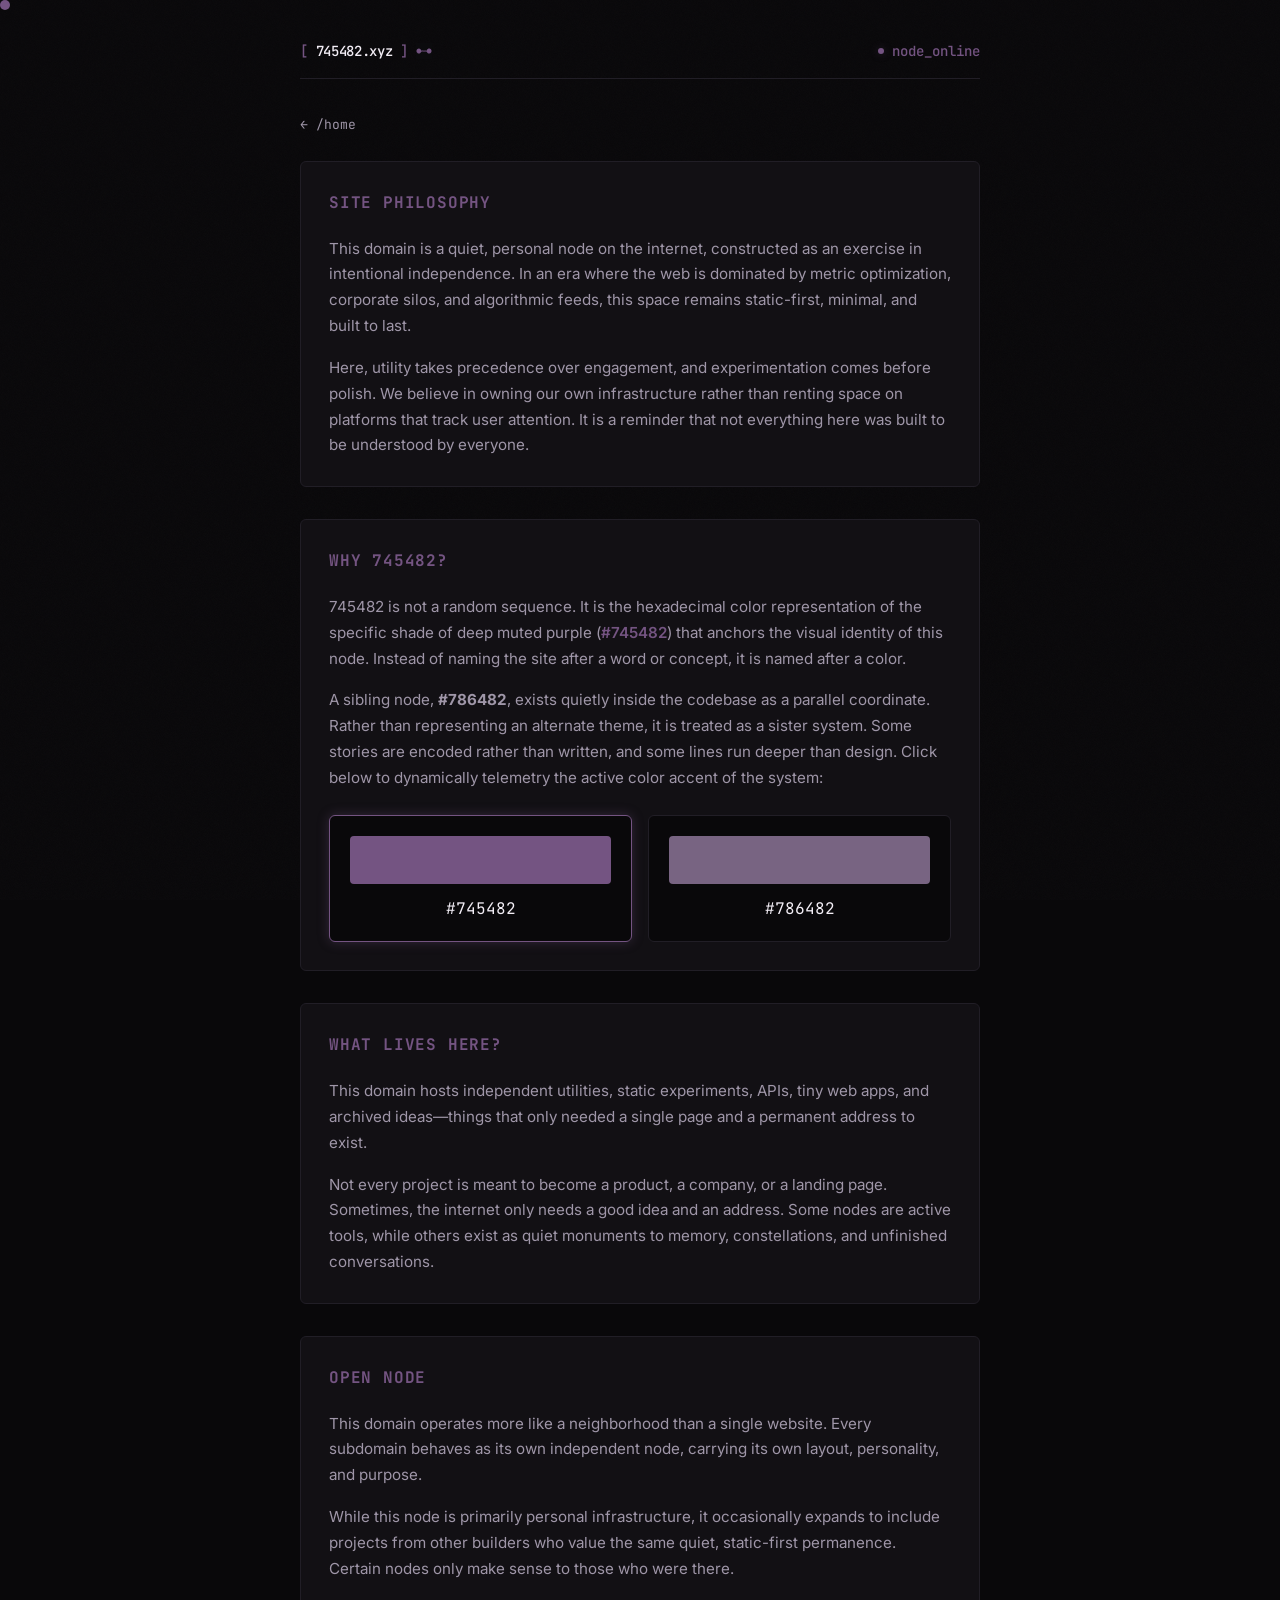
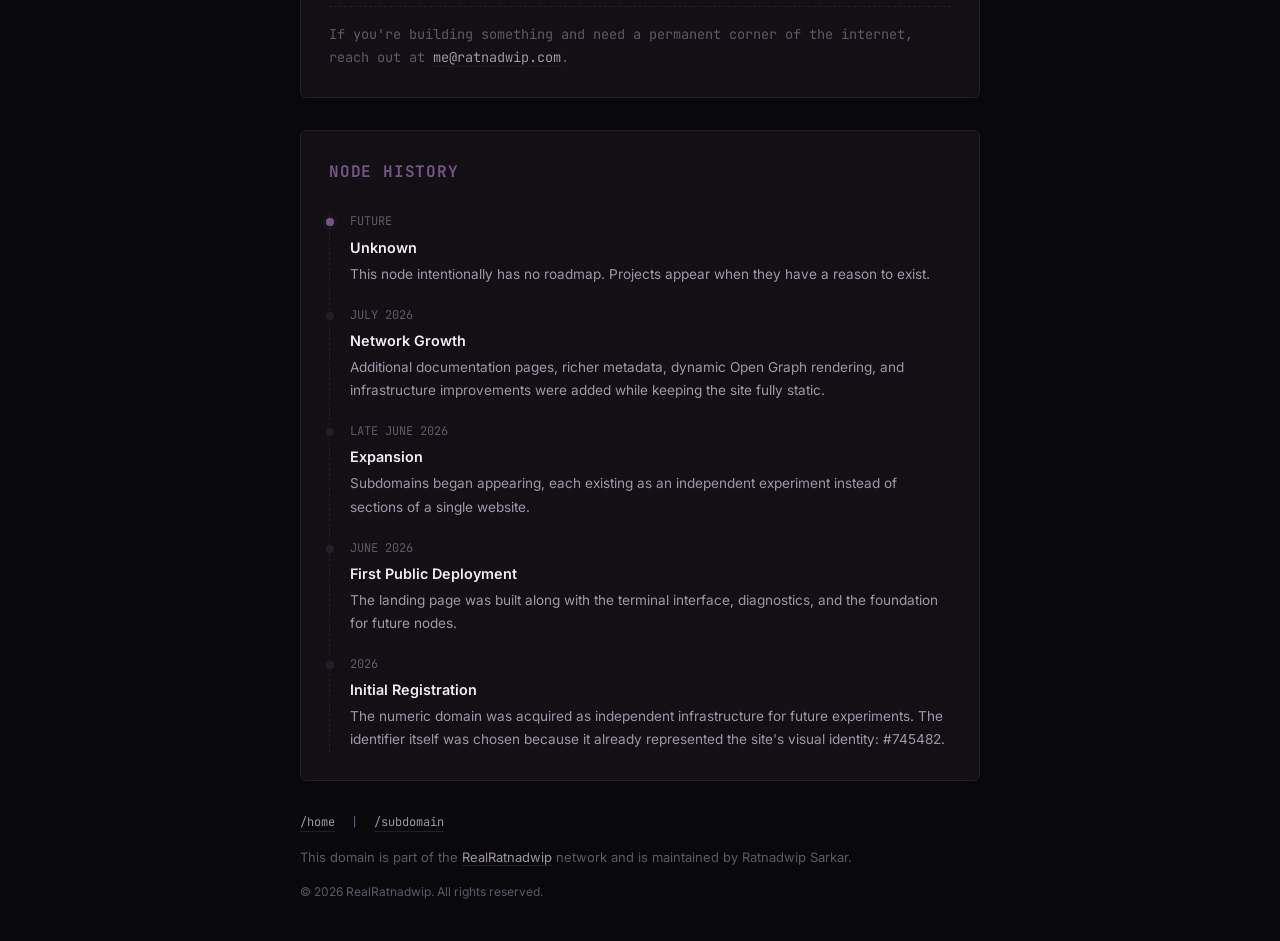
==== about/index.html @ 68822dff "feat: optimize codebase layout, modularize files, and update subdomains - Modularize HTML, CSS, and " ====
<!DOCTYPE html>
<html lang="en">

<head>
    <meta charset="UTF-8">
    <meta name="viewport" content="width=device-width, initial-scale=1.0">
    <title>About // 745482.xyz</title>
    <meta name="description" content="The philosophy, history, and story behind the number 745482.xyz.">
    <link rel="preconnect" href="https://fonts.googleapis.com">
    <link rel="preconnect" href="https://fonts.gstatic.com" crossorigin>
    <link
        href="https://fonts.googleapis.com/css2?family=Inter:wght@300;400;500;600;700&family=JetBrains+Mono:wght@400;500;600&display=swap"
        rel="stylesheet">
    <link rel="icon" type="image/svg+xml" href="../favicon.svg?v=2">
    <link rel="stylesheet" href="../style.css">
    <link rel="stylesheet" href="style.css">
</head>

<body class="about-page">

    <div class="container">
        <!-- Header -->
        <header class="site-header">
            <a href="../" class="logo" style="text-decoration: none;">
                <span class="logo-accent">[</span>745482.xyz<span class="logo-accent">]</span>
                <img src="../favicon.svg" class="header-favicon" alt="" aria-hidden="true">
            </a>
            <div class="status-indicator">
                <span class="status-dot"></span>
                <span class="status-text">node_online</span>
            </div>
        </header>

        <!-- Main Content -->
        <main class="site-main about-section">
            <div class="back-link-container">
                <a href="../" class="back-link">← /home</a>
            </div> <!-- Site Philosophy -->
            <section class="about-card">
                <h2>Site Philosophy</h2>
                <p>
                    This domain is a quiet, personal node on the internet, constructed as an exercise in intentional
                    independence.
                    In an era where the web is dominated by metric optimization, corporate silos, and algorithmic feeds,
                    this space
                    remains static-first, minimal, and built to last.
                </p>
                <p>
                    Here, utility takes precedence over engagement, and experimentation comes before polish. We believe
                    in owning our
                    own infrastructure rather than renting space on platforms that track user attention. It is a
                    reminder that
                    not everything here was built to be understood by everyone.
                </p>
            </section>

            <!-- Why 745482? -->
            <section class="about-card">
                <h2>Why 745482?</h2>
                <p>
                    745482 is not a random sequence. It is the hexadecimal color representation of the specific shade of
                    deep muted purple
                    (<span style="color: var(--color-accent); font-weight: 600;">#745482</span>) that anchors the visual
                    identity of this node.
                    Instead of naming the site after a word or concept, it is named after a color.
                </p>
                <p>
                    A sibling node, <strong>#786482</strong>, exists quietly inside the codebase as a parallel
                    coordinate. Rather than representing
                    an alternate theme, it is treated as a sister system. Some stories are encoded rather than written,
                    and some lines
                    run deeper than design. Click below to dynamically telemetry the active color accent of the system:
                </p>
                <div class="color-interactive-grid">
                    <div class="color-selector active" data-color="#745482" data-rgb="116, 84, 130"
                        data-glow="rgba(116, 84, 130, 0.35)" data-muted="rgba(116, 84, 130, 0.15)">
                        <div class="color-swatch-preview" style="background-color: #745482;"></div>
                        <span>#745482</span>
                    </div>
                    <div class="color-selector" data-color="#786482" data-rgb="120, 100, 130"
                        data-glow="rgba(120, 100, 130, 0.35)" data-muted="rgba(120, 100, 130, 0.15)">
                        <div class="color-swatch-preview" style="background-color: #786482;"></div>
                        <span>#786482</span>
                    </div>
                </div>
            </section>

            <!-- What Lives Here? -->
            <section class="about-card">
                <h2>What Lives Here?</h2>
                <p>
                    This domain hosts independent utilities, static experiments, APIs, tiny web apps, and archived
                    ideas—things that
                    only needed a single page and a permanent address to exist.
                </p>
                <p>
                    Not every project is meant to become a product, a company, or a landing page. Sometimes, the
                    internet only needs
                    a good idea and an address. Some nodes are active tools, while others exist as quiet monuments to
                    memory, constellations,
                    and unfinished conversations.
                </p>
            </section>

            <!-- Open Node -->
            <section class="about-card">
                <h2>Open Node</h2>
                <p>
                    This domain operates more like a neighborhood than a single website. Every subdomain behaves as its
                    own independent
                    node, carrying its own layout, personality, and purpose.
                </p>
                <p>
                    While this node is primarily personal infrastructure, it occasionally expands to include projects
                    from other builders
                    who value the same quiet, static-first permanence. Certain nodes only make sense to those who were
                    there.
                </p>
                <p
                    style="font-family: var(--font-mono); font-size: 0.85rem; border-top: 1px dashed var(--color-border); padding-top: 1rem; margin-top: 0.5rem; color: var(--color-text-muted);">
                    If you're building something and need a permanent corner of the internet, reach out at <a
                        href="mailto:me@ratnadwip.com" class="footer-link"
                        style="border-bottom: 1px dotted var(--color-border);">me@ratnadwip.com</a>.
                </p>
            </section>

            <!-- Node History -->
            <section class="about-card">
                <h2>Node History</h2>
                <div class="timeline">
                    <div class="timeline-event active">
                        <div class="event-date">FUTURE</div>
                        <div class="event-title">Unknown</div>
                        <p class="event-desc">This node intentionally has no roadmap. Projects appear when they have a
                            reason to exist.</p>
                    </div>
                    <div class="timeline-event">
                        <div class="event-date">JULY 2026</div>
                        <div class="event-title">Network Growth</div>
                        <p class="event-desc">Additional documentation pages, richer metadata, dynamic Open Graph
                            rendering, and infrastructure improvements were added while keeping the site fully static.
                        </p>
                    </div>
                    <div class="timeline-event">
                        <div class="event-date">LATE JUNE 2026</div>
                        <div class="event-title">Expansion</div>
                        <p class="event-desc">Subdomains began appearing, each existing as an independent experiment
                            instead of sections of a single website.</p>
                    </div>
                    <div class="timeline-event">
                        <div class="event-date">JUNE 2026</div>
                        <div class="event-title">First Public Deployment</div>
                        <p class="event-desc">The landing page was built along with the terminal interface, diagnostics,
                            and the foundation for future nodes.</p>
                    </div>
                    <div class="timeline-event">
                        <div class="event-date">2026</div>
                        <div class="event-title">Initial Registration</div>
                        <p class="event-desc">The numeric domain was acquired as independent infrastructure for future
                            experiments. The identifier itself was chosen because it already represented the site's
                            visual identity: #745482.</p>
                    </div>
                </div>
            </section>
        </main>

        <!-- Footer -->
        <footer class="site-footer">
            <div class="footer-nav"
                style="display: flex; gap: 1rem; margin-bottom: 0.5rem; font-family: var(--font-mono); font-size: 0.75rem;">
                <a href="../" class="footer-link">/home</a>
                <span class="logo-accent">|</span>
                <a href="../subdomain/" class="footer-link">/subdomain</a>
            </div>
            <p>This domain is part of the <a href="https://ratnadwip.com" class="footer-link" target="_blank"
                    rel="noopener">RealRatnadwip</a> network and is maintained by Ratnadwip Sarkar.</p>
            <p class="copyright">&copy; <span id="current-year">2026</span> RealRatnadwip. All rights reserved.</p>
        </footer>
    </div>


    <!-- Site Logic -->
    <script src="../shared.js" defer></script>
    <script src="script.js" defer></script>
</body>

</html>
---- style.css ----
/* ==========================================================================
   CSS VARIABLES & DESIGN TOKENS
   ========================================================================== */
:root {
    /* Color Palette - Deep Matte Dark Theme (No Gradients) */
    --color-bg-base: #09080a;
    --color-bg-surface: #121014;
    --color-bg-surface-hover: #19171d;
    --color-border: #211e26;
    --color-border-hover: #3d3447;

    /* Brand Accent */
    --color-accent: #745482;
    --color-accent-rgb: 116, 84, 130;
    --color-accent-muted: rgba(116, 84, 130, 0.15);
    --color-accent-glow: rgba(116, 84, 130, 0.35);

    /* Text Colors */
    --color-text-primary: #f2edf5;
    --color-text-secondary: #9f96a8;
    --color-text-muted: #5e5766;

    /* Typography */
    --font-sans: 'Inter', system-ui, -apple-system, sans-serif;
    --font-mono: 'JetBrains Mono', 'Fira Code', monospace;

    /* Spacing & Layout */
    --transition-speed: 0.2s;
    --transition-timing: cubic-bezier(0.16, 1, 0.3, 1);
    --border-radius: 6px;

    /* reserved tokens — kept for parity, not consumed */
    --seq-primary: #745482;
    /* 74 54 82 */
    --seq-secondary: #786482;
    /* another */
    --identifier: "745482";
    --memory: 74;
    --echo: 82ms;
    --reserved: 54px;
}

/* ==========================================================================
   RESET & SYSTEM STYLES
   ========================================================================== */
*,
*::before,
*::after {
    box-sizing: border-box;
    margin: 0;
    padding: 0;
}

html {
    background-color: var(--color-bg-base);
    color: var(--color-text-primary);
    font-family: var(--font-sans);
    font-size: 16px;
    line-height: 1.6;
    -webkit-font-smoothing: antialiased;
    -moz-osx-font-smoothing: grayscale;
    text-rendering: optimizeLegibility;
}

body {
    height: 100vh;
    height: 100dvh;
    overflow: hidden;
    display: flex;
    justify-content: center;
    align-items: center;
    padding: 2.5rem 1.5rem;
}

/* Selection Color */
::selection {
    background-color: var(--color-accent);
    color: var(--color-bg-base);
}

/* Custom Scrollbar */
::-webkit-scrollbar {
    width: 6px;
    height: 6px;
}

::-webkit-scrollbar-track {
    background: var(--color-bg-base);
}

::-webkit-scrollbar-thumb {
    background: var(--color-border);
    border-radius: 3px;
}

::-webkit-scrollbar-thumb:hover {
    background: var(--color-accent);
}

/* ==========================================================================
   CONTAINER & LAYOUT
   ========================================================================== */
.container {
    width: 100%;
    max-width: 680px;
    height: 100%;
    display: flex;
    flex-direction: column;
    gap: 2rem;
    position: relative;
    z-index: 2;
}

.site-main {
    flex: 1;
    min-height: 0;
    display: flex;
    flex-direction: column;
    gap: 1.75rem;
    overflow: hidden;
    /* Prevent child overflow from spilling into footer */
    transition: gap var(--transition-speed) var(--transition-timing);
}

/* ==========================================================================
   HEADER
   ========================================================================== */
.site-header {
    display: flex;
    justify-content: space-between;
    align-items: center;
    font-family: var(--font-mono);
    font-size: 0.875rem;
    border-bottom: 1px solid var(--color-border);
    padding-bottom: 1rem;
}

.logo {
    display: flex;
    align-items: center;
    gap: 0.5rem;
    font-weight: 500;
    color: var(--color-text-primary);
    letter-spacing: -0.025em;
}

.header-favicon {
    height: 1.15em;
    width: 1.15em;
    object-fit: contain;
}

.logo-accent {
    color: var(--color-accent);
}

.back-link-container {
    margin-bottom: -0.5rem;
}

.back-link {
    font-family: var(--font-mono);
    font-size: 0.8125rem;
    color: var(--color-text-secondary);
    text-decoration: none;
    display: inline-flex;
    align-items: center;
    gap: 0.5rem;
    transition: color var(--transition-speed) var(--transition-timing);
}

.back-link:hover {
    color: var(--color-accent);
}

.status-indicator {
    display: flex;
    align-items: center;
    gap: 0.5rem;
}

.status-dot {
    width: 6px;
    height: 6px;
    background-color: var(--color-accent);
    border-radius: 50%;
    box-shadow: 0 0 8px var(--color-accent-glow);
    animation: pulse 2.5s infinite var(--transition-timing);
}

@keyframes pulse {

    0%,
    100% {
        opacity: 0.4;
    }

    50% {
        opacity: 1;
    }
}

.status-text {
    color: var(--color-accent);
    font-weight: 500;
}

/* ==========================================================================
   HERO SECTION
   ========================================================================== */
.hero-section {
    display: flex;
    flex-direction: column;
    gap: 0.75rem;
}

.hero-title {
    font-size: 2.25rem;
    font-weight: 700;
    letter-spacing: -0.03em;
    color: var(--color-text-primary);
    line-height: 1.25;
}

.highlight-block {
    background-color: var(--color-accent);
    color: var(--color-bg-base);
    padding: 0 0.35rem;
    border-radius: 0;
    display: inline-block;
}

.highlight-block::selection {
    background-color: var(--color-accent);
    color: #ffffff;
}

.hero-subtitle {
    font-size: 1.125rem;
    color: var(--color-text-secondary);
    font-weight: 400;
    max-height: 50px;
    opacity: 1;
    overflow: hidden;
    transition: max-height var(--transition-speed) var(--transition-timing),
        opacity var(--transition-speed) var(--transition-timing),
        margin-top var(--transition-speed) var(--transition-timing),
        margin-bottom var(--transition-speed) var(--transition-timing);
}

/* ==========================================================================
   PHILOSOPHY SECTION
   ========================================================================== */
.philosophy-section {
    position: relative;
    max-height: 200px;
    opacity: 1;
    overflow: hidden;
    transition: max-height var(--transition-speed) var(--transition-timing),
        opacity var(--transition-speed) var(--transition-timing),
        margin var(--transition-speed) var(--transition-timing),
        padding var(--transition-speed) var(--transition-timing);
}

.quote-card {
    background-color: var(--color-bg-surface);
    border: 1px solid var(--color-border);
    border-radius: var(--border-radius);
    padding: 1.5rem;
}

.quote-text {
    font-size: 1.05rem;
    color: var(--color-text-secondary);
    font-weight: 400;
    line-height: 1.6;
}

.highlight-accent {
    color: var(--color-text-primary);
    font-weight: 600;
    border-bottom: 2px solid var(--color-accent);
    padding-bottom: 1px;
}

/* ==========================================================================
   SUBDOMAINS SECTION
   ========================================================================== */
.subdomains-section {
    flex: 1;
    min-height: 0;
    display: flex;
    flex-direction: column;
    gap: 0.75rem;
}

.section-header-row {
    display: flex;
    justify-content: space-between;
    align-items: baseline;
    flex-shrink: 0;
}

.section-title {
    font-size: 0.875rem;
    font-family: var(--font-mono);
    text-transform: uppercase;
    letter-spacing: 0.05em;
    color: var(--color-text-muted);
    flex-shrink: 0;
}

.last-updated {
    font-family: var(--font-mono);
    font-size: 0.75rem;
    color: var(--color-text-muted);
}

.subdomain-grid {
    flex: 1;
    overflow-y: auto;
    display: flex;
    flex-direction: column;
    gap: 0.75rem;
    padding-right: 4px;
}

.subdomain-card {
    display: flex;
    flex-direction: column;
    gap: 0.175rem;
    background-color: var(--color-bg-surface);
    border: 1px solid var(--color-border);
    border-radius: var(--border-radius);
    padding: 0.60rem 1rem;
    text-decoration: none;
    transition: border-color var(--transition-speed) var(--transition-timing),
        background-color var(--transition-speed) var(--transition-timing);
    outline: none;
}

.subdomain-card:hover,
.subdomain-card:focus-visible {
    background-color: var(--color-bg-surface-hover);
    border-color: var(--color-border-hover);
}

.subdomain-card:focus-visible {
    border-color: var(--color-accent);
    box-shadow: 0 0 0 2px var(--color-accent-muted);
}

.card-header {
    display: flex;
    justify-content: space-between;
    align-items: center;
}

.subdomain-url-full,
.subdomain-url-short {
    font-family: var(--font-mono);
    font-size: 1rem;
    font-weight: 500;
    color: var(--color-text-primary);
    transition: color var(--transition-speed) var(--transition-timing);
    word-break: break-all;
    overflow-wrap: anywhere;
}

.subdomain-card:hover .subdomain-url-full,
.subdomain-card:focus-visible .subdomain-url-full,
.subdomain-card:hover .subdomain-url-short,
.subdomain-card:focus-visible .subdomain-url-short {
    color: var(--color-accent);
}

@media (min-width: 480px) {
    .subdomain-url-full {
        display: inline;
    }
    .subdomain-url-short {
        display: none;
    }
}

@media (max-width: 479px) {
    .subdomain-url-full {
        display: none;
    }
    .subdomain-url-short {
        display: inline;
    }
}

.arrow-icon {
    font-size: 1.125rem;
    color: var(--color-text-muted);
    transition: transform var(--transition-speed) var(--transition-timing),
        color var(--transition-speed) var(--transition-timing);
}

.subdomain-card:hover .arrow-icon,
.subdomain-card:focus-visible .arrow-icon {
    color: var(--color-accent);
    transform: translateX(4px);
}

.subdomain-desc {
    font-size: 0.875rem;
    color: var(--color-text-secondary);
}

.url-group {
    display: flex;
    align-items: center;
    gap: 0.35rem 0.6rem;
    flex-wrap: wrap;
    min-width: 0;
}

.status-badge {
    font-size: 0.65rem;
    font-family: var(--font-mono);
    text-transform: uppercase;
    padding: 0.15rem 0.4rem;
    border-radius: 4px;
    font-weight: 600;
    letter-spacing: 0.05em;
    white-space: nowrap;
    flex-shrink: 0;
}

.status-badge.status-active {
    background-color: rgba(76, 175, 80, 0.15);
    color: #4caf50;
    border: 1px solid rgba(76, 175, 80, 0.25);
}

.status-badge.status-inactive {
    background-color: rgba(244, 67, 54, 0.15);
    color: #f44336;
    border: 1px solid rgba(244, 67, 54, 0.25);
}

.subdomain-card.inactive {
    opacity: 0.5;
}

.subdomain-card.inactive:hover {
    border-color: var(--color-border);
    background-color: var(--color-bg-surface);
}

.status-badge.status-maintenance {
    background-color: rgba(255, 152, 0, 0.15);
    color: #ff9800;
    border: 1px solid rgba(255, 152, 0, 0.25);
}

.subdomain-card.maintenance {
    opacity: 0.7;
}

.subdomain-card.maintenance:hover {
    border-color: rgba(255, 152, 0, 0.4);
    background-color: var(--color-bg-surface);
}

.status-badge.status-comingsoon {
    background-color: rgba(33, 150, 243, 0.15);
    color: #2196f3;
    border: 1px solid rgba(33, 150, 243, 0.25);
}

.subdomain-card.comingsoon {
    opacity: 0.8;
}

.subdomain-card.comingsoon:hover {
    border-color: rgba(33, 150, 243, 0.4);
    background-color: var(--color-bg-surface);
}

/* ==========================================================================
   METADATA SECTION
   ========================================================================== */
.metadata-section {
    border-top: 1px dashed var(--color-border);
    padding-top: 2rem;
    transition: padding-top var(--transition-speed) var(--transition-timing);
}

.metadata-grid {
    display: grid;
    grid-template-columns: repeat(3, 1fr);
    gap: 1rem;
    font-family: var(--font-mono);
    font-size: 0.75rem;
}

.metadata-item {
    display: flex;
    flex-direction: column;
    gap: 0.25rem;
    background-color: var(--color-bg-surface);
    border: 1px solid var(--color-border);
    border-radius: var(--border-radius);
    padding: 1rem;
    text-align: left;
    cursor: pointer;
    font-family: inherit;
    font-size: inherit;
    transition: background-color var(--transition-speed) var(--transition-timing),
        border-color var(--transition-speed) var(--transition-timing),
        transform var(--transition-speed) var(--transition-timing);
    outline: none;
}

.metadata-item:hover {
    background-color: var(--color-bg-surface-hover);
    border-color: var(--color-border-hover);
}

.metadata-item:focus-visible {
    border-color: var(--color-accent);
    box-shadow: 0 0 0 2px var(--color-accent-muted);
}

.metadata-item.active {
    border-color: var(--color-accent);
    background-color: var(--color-bg-surface-hover);
}

.meta-label {
    color: var(--color-text-muted);
}

.meta-value {
    color: var(--color-text-secondary);
}

.meta-value-colored {
    color: var(--color-accent);
    font-weight: 600;
}

/* ==========================================================================
   METADATA CONSOLE TERMINAL
   ========================================================================== */
.meta-console {
    background-color: var(--color-bg-surface);
    border: 0 solid var(--color-border);
    border-radius: var(--border-radius);
    overflow: hidden;
    font-family: var(--font-mono);
    font-size: 0.8125rem;
    line-height: 1.5;
    transition: height var(--transition-speed) var(--transition-timing),
        opacity var(--transition-speed) var(--transition-timing),
        margin-top var(--transition-speed) var(--transition-timing),
        border-width var(--transition-speed) var(--transition-timing);
    display: flex;
    flex-direction: column;
    height: 0;
    opacity: 0;
    margin-top: 0;
}

.meta-console.active {
    height: 170px;
    opacity: 1;
    margin-top: 1.25rem;
    border-width: 1px;
}

@keyframes slideDown {
    from {
        opacity: 0;
        transform: translateY(-8px);
    }

    to {
        opacity: 1;
        transform: translateY(0);
    }
}

.console-header {
    background-color: var(--color-bg-base);
    border-bottom: 1px solid var(--color-border);
    padding: 0.5rem 1rem;
    display: flex;
    justify-content: space-between;
    align-items: center;
}

.console-title {
    color: var(--color-text-muted);
    font-size: 0.75rem;
}

.console-close {
    background: none;
    border: none;
    color: var(--color-text-muted);
    font-size: 1.25rem;
    cursor: pointer;
    line-height: 1;
    padding: 0;
    transition: color var(--transition-speed) var(--transition-timing);
}

.console-close:hover {
    color: var(--color-accent);
}

.console-body {
    padding: 1rem;
    color: var(--color-text-secondary);
    flex: 1;
    /* Stretch to fill container */
    overflow-y: auto;
    min-height: 0;
}

.console-cursor {
    display: inline-block;
    width: 8px;
    height: 15px;
    background-color: var(--color-text-secondary);
    vertical-align: middle;
    margin-left: 4px;
    animation: blink 1s step-end infinite;
}

@keyframes blink {
    50% {
        opacity: 0;
    }
}

.metadata-item.static-meta {
    cursor: default;
}

.metadata-item.static-meta:hover {
    background-color: var(--color-bg-surface);
    border-color: var(--color-border);
}

/* Cursor Follower Circle */
.cursor-follower {
    width: 10px;
    height: 10px;
    background-color: var(--color-accent);
    border-radius: 50%;
    position: fixed;
    top: 0;
    left: 0;
    pointer-events: none;
    z-index: 9999;
    /* Smooth transit tracking */
    transition: transform 0.08s cubic-bezier(0.16, 1, 0.3, 1);
    display: none;
}

@media (pointer: fine) {
    .cursor-follower {
        display: block;
    }
}

/* ==========================================================================
   AMBIENT BACKGROUND & GRAIN
   ========================================================================== */
.ambient {
    position: fixed;
    inset: 0;
    z-index: 0;
    pointer-events: none;
    overflow: hidden;
}

.ambient .orb {
    position: absolute;
    border-radius: 50%;
    filter: blur(120px);
    opacity: 0;
    animation: drift 20s ease-in-out infinite alternate;
}

.ambient .orb:nth-child(1) {
    width: 500px;
    height: 500px;
    background: radial-gradient(circle, rgba(116, 84, 130, 0.14), transparent 70%);
    top: -10%;
    left: -10%;
    animation-delay: 0s;
}

.ambient .orb:nth-child(2) {
    width: 400px;
    height: 400px;
    background: radial-gradient(circle, rgba(116, 84, 130, 0.08), transparent 70%);
    bottom: -5%;
    right: -5%;
    animation-delay: -6s;
}

.ambient .orb:nth-child(3) {
    width: 300px;
    height: 300px;
    background: radial-gradient(circle, rgba(116, 84, 130, 0.06), transparent 70%);
    top: 50%;
    left: 45%;
    transform: translate(-50%, -50%);
    animation-delay: -12s;
}

@keyframes drift {
    0% {
        opacity: 0.2;
        transform: translate(0, 0) scale(1);
    }

    50% {
        opacity: 1;
    }

    100% {
        opacity: 0.6;
        transform: translate(40px, -30px) scale(1.15);
    }
}

.grain {
    position: fixed;
    inset: 0;
    z-index: 1;
    pointer-events: none;
    opacity: 0.025;
    background-image: url("data:image/svg+xml,%3Csvg viewBox='0 0 256 256' xmlns='http://www.w3.org/2000/svg'%3E%3Cfilter id='noise'%3E%3CfeTurbulence type='fractalNoise' baseFrequency='0.9' numOctaves='4' stitchTiles='stitch'/%3E%3C/filter%3E%3Crect width='100%25' height='100%25' filter='url(%23noise)'/%3E%3C/svg%3E");
    background-repeat: repeat;
    background-size: 150px;
}

/* ==========================================================================
   FOOTER
   ========================================================================== */
.site-footer {
    display: flex;
    flex-direction: column;
    gap: 0.5rem;
    font-size: 0.8125rem;
    color: var(--color-text-muted);
    line-height: 1.5;
}

.footer-link {
    color: var(--color-text-secondary);
    text-decoration: none;
    border-bottom: 1px solid var(--color-border);
    transition: color var(--transition-speed) var(--transition-timing),
        border-color var(--transition-speed) var(--transition-timing);
    outline: none;
}

.footer-link:hover,
.footer-link:focus-visible {
    color: var(--color-accent);
    border-bottom-color: var(--color-accent);
}

.copyright {
    font-size: 0.75rem;
    margin-top: 0.5rem;
}

/* ==========================================================================
   MEDIA QUERIES (RESPONSIVENESS)
   ========================================================================== */
@media (max-width: 600px) {
    body {
        padding: 1rem 0.75rem;
    }

    .container {
        gap: 1.25rem;
    }

    .site-main {
        gap: 1.25rem;
    }

    .hero-title {
        font-size: 1.75rem;
    }

    .hero-subtitle {
        font-size: 1rem;
    }

    .quote-card {
        padding: 1.25rem;
    }

    .quote-text {
        font-size: 0.95rem;
    }

    .section-header-row {
        flex-direction: column;
        align-items: flex-start;
        gap: 0.25rem;
    }

    .mobile-break {
        display: none;
    }

    .metadata-grid {
        grid-template-columns: repeat(3, 1fr);
        gap: 0.5rem;
    }

    .metadata-item {
        flex-direction: column;
        gap: 0.25rem;
        padding: 0.75rem 0.5rem;
        align-items: flex-start;
        text-align: left;
    }
}

@media (max-width: 520px) {
    .metadata-grid {
        grid-template-columns: 1fr;
    }
}

/* ==========================================================================
   CONSOLE ACTIVE LAYOUT ADJUSTMENTS
   ========================================================================== */
body.console-active .site-main {
    gap: 1.15rem;
}

/* Hide philosophy card when console is active on shorter viewports to guarantee space */
@media (max-height: 800px) {
    body.console-active .philosophy-section {
        max-height: 0;
        opacity: 0;
        margin: 0;
        padding: 0;
        pointer-events: none;
    }
}

/* Media query overrides when console is active on mobile */
@media (max-width: 600px) {
    body.console-active .site-main {
        gap: 0.75rem;
    }

    body.console-active .hero-section {
        gap: 0.25rem;
    }

    body.console-active .hero-subtitle {
        max-height: 0;
        opacity: 0;
        margin: 0;
        pointer-events: none;
    }

    body.console-active .philosophy-section {
        max-height: 0;
        opacity: 0;
        margin: 0;
        padding: 0;
        pointer-events: none;
    }

    body.console-active .metadata-section {
        padding-top: 1rem;
    }

    body.console-active .meta-console {
        height: 140px;
        /* Make console slightly shorter on mobile when active to prevent footer overlap */
        margin-top: 0.75rem;
    }
}

/* Extra safety height checks for very short viewports */
@media (max-height: 700px) {
    body.console-active .meta-console {
        height: 145px;
    }
}

/* ==========================================================================
   SPONSORED BADGES & ADVERTISEMENTS
   ========================================================================== */
.status-badge.status-sponsored {
    background-color: rgba(255, 215, 0, 0.1);
    color: #ffd700;
    border: 1px solid rgba(255, 215, 0, 0.25);
    box-shadow: 0 0 6px rgba(255, 215, 0, 0.1);
}

body {
    gap: 3.5rem; /* Space between banners and container on desktop */
}

.ad-banner {
    background-color: var(--color-bg-surface);
    border: 1px dashed var(--color-border);
    border-radius: var(--border-radius);
    padding: 1.25rem;
    position: relative;
    font-family: var(--font-mono);
    font-size: 0.75rem;
    transition: opacity 0.5s ease-in-out, border-color var(--transition-speed) var(--transition-timing), box-shadow var(--transition-speed) var(--transition-timing);
    box-sizing: border-box;
}

.ad-banner:hover {
    border-color: var(--color-accent);
    box-shadow: 0 0 12px var(--color-accent-glow);
}

.ad-tag {
    position: absolute;
    top: 4px;
    right: 8px;
    font-size: 0.6rem;
    color: var(--color-text-muted);
    text-transform: uppercase;
    letter-spacing: 0.05em;
}

.ad-title {
    color: var(--color-accent);
    font-weight: 700;
    font-size: 0.85rem;
    margin-top: 0.25rem;
    margin-bottom: 0.5rem;
    text-transform: uppercase;
    letter-spacing: 0.02em;
    word-break: break-all;
    overflow-wrap: anywhere;
}

.ad-desc {
    color: var(--color-text-secondary);
    line-height: 1.4;
    margin-bottom: 1rem;
}

.ad-button {
    display: block;
    width: 100%;
    text-align: center;
    background-color: var(--color-bg-base);
    border: 1px solid var(--color-border);
    padding: 0.5rem;
    color: var(--color-text-primary);
    text-decoration: none;
    font-weight: 600;
    text-transform: uppercase;
    letter-spacing: 0.05em;
    border-radius: 4px;
    transition: all var(--transition-speed) var(--transition-timing);
    box-sizing: border-box;
}

.ad-button:hover {
    background-color: var(--color-accent);
    color: var(--color-bg-base);
    border-color: var(--color-accent);
}

.ad-banner-vertical {
    width: 160px;
    min-height: 440px;
    height: auto;
    display: flex;
    flex-direction: column;
    justify-content: space-between;
    padding: 1.25rem 0.75rem;
}

/* Horizontal Ads (Mobile View) */
.ad-banner-horizontal {
    width: 100%;
    margin-top: 0.25rem;
    margin-bottom: 0.5rem;
}

.ad-banner-horizontal .ad-desc {
    margin-bottom: 0;
}

/* Display Toggling based on viewport width */
@media (min-width: 1080px) {
    .ad-banner-vertical {
        display: flex;
    }
    .ad-banner-horizontal {
        display: none;
    }
}

@media (max-width: 1079px) {
    .ad-banner-vertical {
        display: none;
    }
    .ad-banner-horizontal {
        display: block;
    }
    body {
        gap: 0;
    }
}

/* ==========================================================================
   HEIGHT-BASED RESPONSIVENESS (Conditional scrolling under 700px)
   ========================================================================== */

@media (max-height: 700px) {
    /* Homepage and other standard pages (e.g. /about) */
    body:not(.subdomain-page) {
        overflow-y: auto;
        height: auto;
        min-height: 100dvh;
        padding-top: 1.5rem;
        padding-bottom: 1.5rem;
    }

    body:not(.subdomain-page) .container {
        height: auto;
        min-height: calc(100dvh - 3rem);
        gap: 1.5rem;
    }

    body:not(.subdomain-page) .site-main {
        overflow: visible;
        flex: none;
        gap: 1.25rem;
    }

    body:not(.subdomain-page) .subdomains-section {
        flex: none;
    }

    body:not(.subdomain-page) .subdomain-grid {
        height: 170px;
        overflow-y: auto;
        flex: none;
    }

    /* Subdomain Page (utilize full height) */
    body.subdomain-page {
        overflow: hidden;
        height: 100dvh;
        padding-top: 1.5rem;
        padding-bottom: 1.5rem;
    }

    body.subdomain-page .container {
        height: 100%;
        gap: 1.5rem;
    }

    body.subdomain-page .site-main {
        overflow: hidden;
        flex: 1;
        gap: 1.25rem;
    }

    body.subdomain-page .subdomains-section {
        flex: 1;
        min-height: 0;
    }

    body.subdomain-page .subdomain-grid {
        flex: 1;
        min-height: 0;
        overflow-y: auto;
        padding-right: 4px;
    }
}
---- about/style.css ----
/* Allow natural scroll on the about page at any viewport height */
body.about-page {
    overflow-y: auto;
    height: auto;
    min-height: 100dvh;
}

body.about-page .container {
    height: auto;
    min-height: calc(100dvh - 5rem);
}

body.about-page .site-main {
    overflow: visible;
    flex: none;
}

.about-section {
    display: flex;
    flex-direction: column;
    gap: 2rem;
}

.about-card {
    background-color: var(--color-bg-surface);
    border: 1px solid var(--color-border);
    border-radius: var(--border-radius);
    padding: 1.75rem;
    display: flex;
    flex-direction: column;
    gap: 1rem;
}

.about-card h2 {
    font-family: var(--font-mono);
    font-size: 1rem;
    text-transform: uppercase;
    letter-spacing: 0.05em;
    color: var(--color-accent);
    margin-bottom: 0.25rem;
}

.about-card p {
    color: var(--color-text-secondary);
    line-height: 1.7;
    font-size: 0.95rem;
}

.color-interactive-grid {
    display: grid;
    grid-template-columns: repeat(2, 1fr);
    gap: 1rem;
    margin-top: 0.5rem;
}

.color-selector {
    background-color: var(--color-bg-base);
    border: 1px solid var(--color-border);
    border-radius: var(--border-radius);
    padding: 1.25rem;
    cursor: pointer;
    text-align: center;
    font-family: var(--font-mono);
    transition: all var(--transition-speed) var(--transition-timing);
    display: flex;
    flex-direction: column;
    align-items: center;
    gap: 0.75rem;
}

.color-selector:hover {
    border-color: var(--color-border-hover);
    transform: translateY(-2px);
}

.color-selector.active {
    border-color: var(--color-accent);
    box-shadow: 0 0 12px var(--color-accent-glow);
}

.color-swatch-preview {
    width: 100%;
    height: 48px;
    border-radius: 4px;
    transition: transform var(--transition-speed) var(--transition-timing);
}

.color-selector:hover .color-swatch-preview {
    transform: scale(1.03);
}

.timeline {
    display: flex;
    flex-direction: column;
    gap: 1.25rem;
    position: relative;
    padding-left: 1.25rem;
    border-left: 1px dashed var(--color-border);
    margin-top: 0.5rem;
}

.timeline-event {
    position: relative;
    display: flex;
    flex-direction: column;
    gap: 0.25rem;
}

.timeline-event::before {
    content: '';
    position: absolute;
    left: calc(-1.25rem - 4.5px);
    top: 6px;
    width: 8px;
    height: 8px;
    border-radius: 50%;
    background-color: var(--color-border);
    transition: background-color var(--transition-speed) var(--transition-timing);
}

.timeline-event.active::before {
    background-color: var(--color-accent);
    box-shadow: 0 0 6px var(--color-accent-glow);
}

.event-date {
    font-family: var(--font-mono);
    font-size: 0.75rem;
    color: var(--color-text-muted);
}

.event-title {
    font-weight: 600;
    color: var(--color-text-primary);
    font-size: 0.9rem;
}

.event-desc {
    font-size: 0.85rem !important;
    color: var(--color-text-secondary);
}
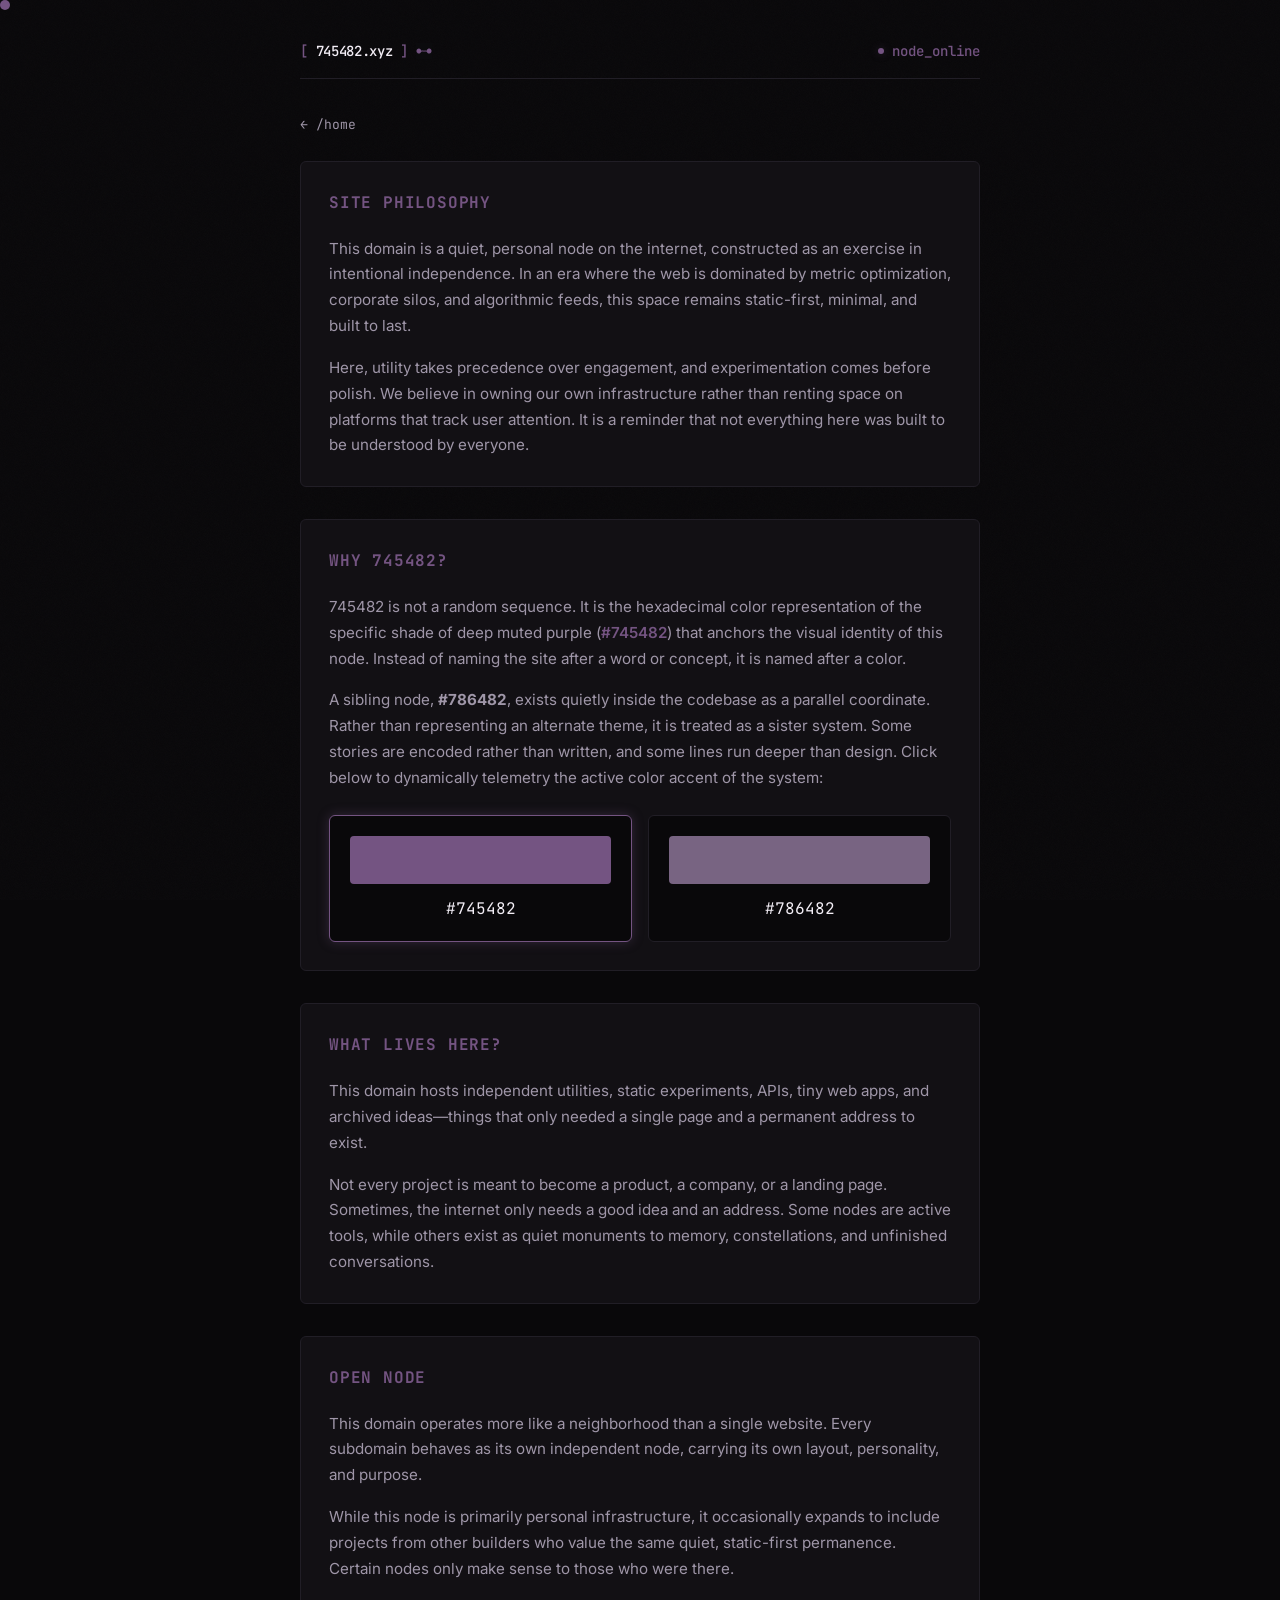
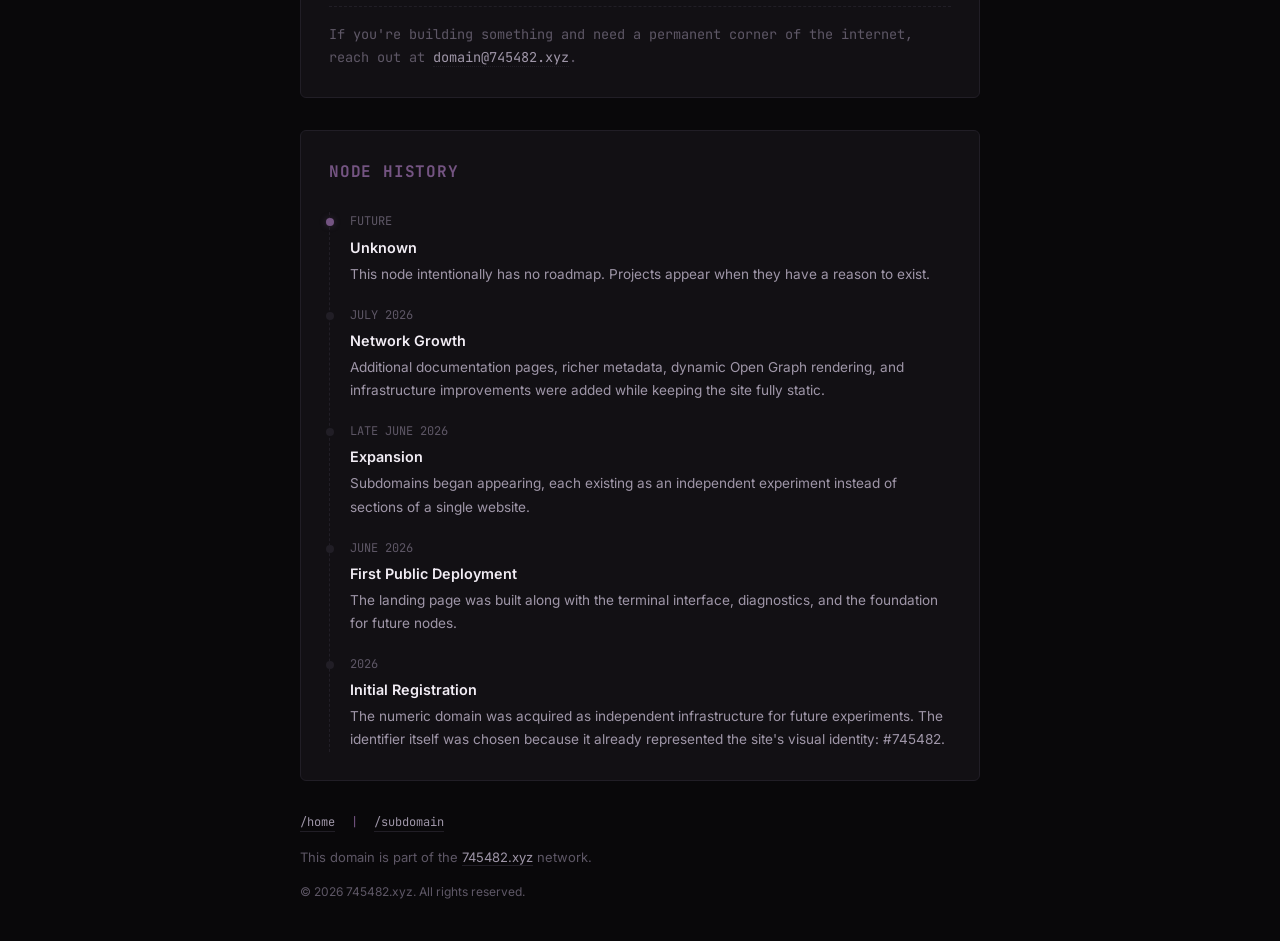
==== commit 056b167e: "Replace RealRatnadwip references with 745482.xyz Rebrand site references from RealRatnadwip/ratnadwi" ====
--- a/about/index.html
+++ b/about/index.html
@@ -119,8 +119,8 @@
                 <p
                     style="font-family: var(--font-mono); font-size: 0.85rem; border-top: 1px dashed var(--color-border); padding-top: 1rem; margin-top: 0.5rem; color: var(--color-text-muted);">
                     If you're building something and need a permanent corner of the internet, reach out at <a
-                        href="mailto:me@ratnadwip.com" class="footer-link"
-                        style="border-bottom: 1px dotted var(--color-border);">me@ratnadwip.com</a>.
+                        href="mailto:domain@745482.xyz" class="footer-link"
+                        style="border-bottom: 1px dotted var(--color-border);">domain@745482.xyz</a>.
                 </p>
             </section>
 
@@ -172,9 +172,8 @@
                 <span class="logo-accent">|</span>
                 <a href="../subdomain/" class="footer-link">/subdomain</a>
             </div>
-            <p>This domain is part of the <a href="https://ratnadwip.com" class="footer-link" target="_blank"
-                    rel="noopener">RealRatnadwip</a> network and is maintained by Ratnadwip Sarkar.</p>
-            <p class="copyright">&copy; <span id="current-year">2026</span> RealRatnadwip. All rights reserved.</p>
+            <p>This domain is part of the <a href="https://745482.xyz" class="footer-link">745482.xyz</a> network.</p>
+            <p class="copyright">&copy; <span id="current-year">2026</span> 745482.xyz. All rights reserved.</p>
         </footer>
     </div>
 
--- a/style.css
+++ b/style.css
@@ -784,12 +784,39 @@
         padding: 1rem 0.75rem;
     }
 
+    body:not(.subdomain-page) {
+        overflow-y: auto;
+        height: auto;
+        min-height: 100dvh;
+    }
+
     .container {
         gap: 1.25rem;
     }
 
+    body:not(.subdomain-page) .container {
+        height: auto;
+        min-height: calc(100dvh - 2rem);
+    }
+
     .site-main {
         gap: 1.25rem;
+    }
+
+    body:not(.subdomain-page) .site-main {
+        overflow: visible;
+        flex: none;
+    }
+
+    body:not(.subdomain-page) .subdomains-section {
+        flex: none;
+    }
+
+    body:not(.subdomain-page) .subdomain-grid {
+        max-height: 195px;
+        overflow-y: auto;
+        flex: none;
+        padding-right: 4px;
     }
 
     .hero-title {
@@ -832,9 +859,29 @@
     }
 }
 
-@media (max-width: 520px) {
+@media (max-width: 480px) {
+    .metadata-grid {
+        gap: 0.35rem;
+    }
+
+    .metadata-item {
+        padding: 0.6rem 0.4rem;
+        font-size: 0.65rem;
+    }
+}
+
+@media (max-width: 355px) {
     .metadata-grid {
         grid-template-columns: 1fr;
+        gap: 0.5rem;
+    }
+
+    .metadata-item {
+        flex-direction: row;
+        justify-content: space-between;
+        align-items: center;
+        padding: 0.75rem 1rem;
+        font-size: 0.75rem;
     }
 }
 
